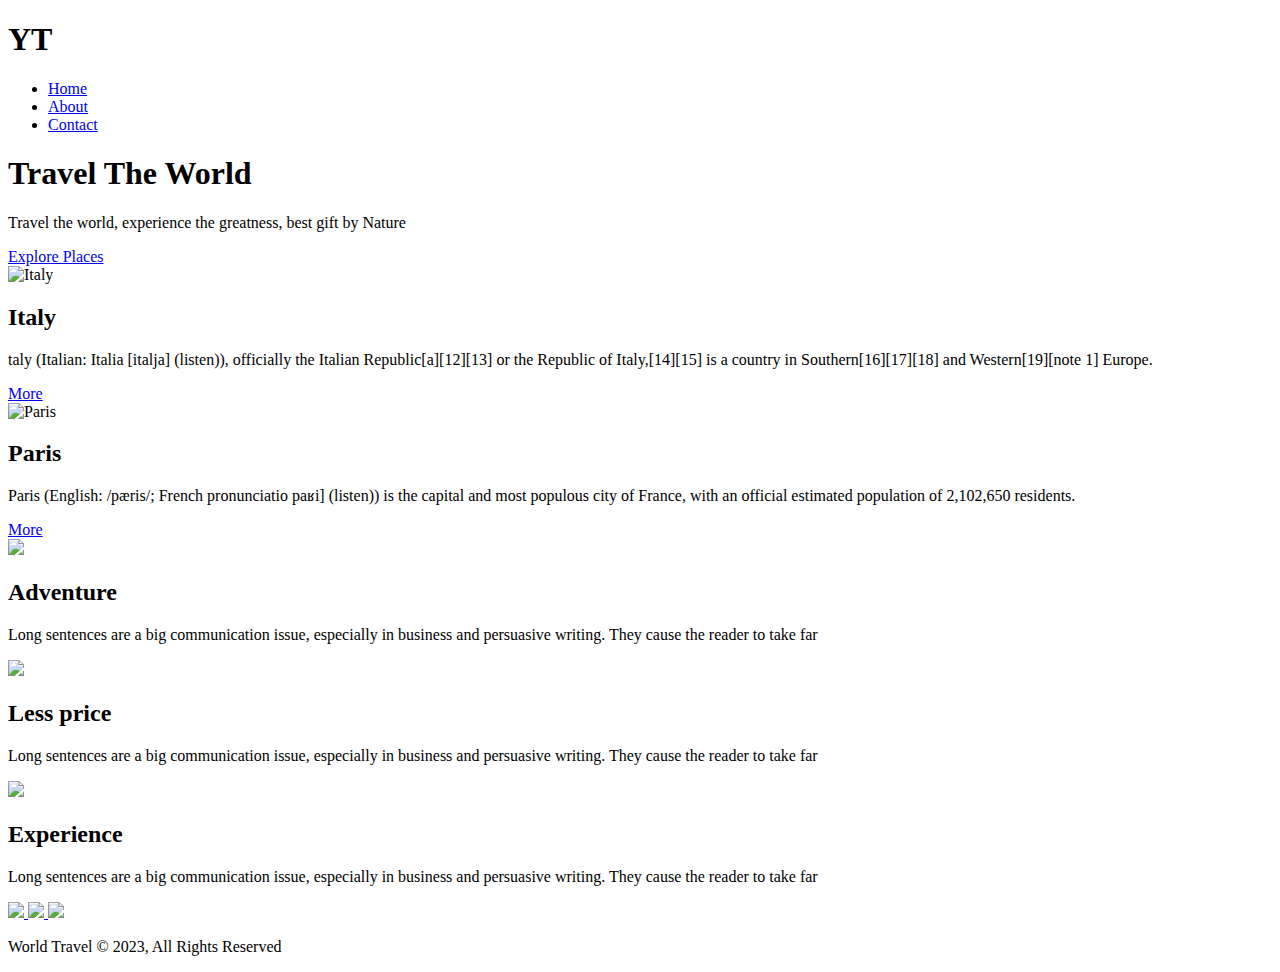
==== index.html @ cc490554 "Add files via upload" ====
<!DOCTYPE html>
<html lang="en">
<head>
    <meta charset="UTF-8">
    <meta name="viewport" content="width=device-width, initial-scale=1.0">
    <link rel="stylesheet" href="css/style.css">
    <title>Travel Info</title>
</head>
<body>
    <header class="header">
       <nav class="navbar">
        <div class="container">
            <h1 class="logo lg-heading text-light">
                YT
            </h1>
            <ul class= "nav-items">
                <li class="nav-item">
                    <a href="index.html">Home
                    </a>
                </li>
                <li class="nav-item">
                    <a href="about.html">About
                    </a>
                </li>
                <li class="nav-item">
                    <a href="contact.html">Contact
                    </a>
                </li>
            </ul>
        </div>
       </nav>

<div class="header-content">
    <h1 class="lg-heading text-light">
        Travel The World
    </h1>
    <p class="text-light">Travel the world, experience the greatness, best gift by Nature

    </p>
    <a href="p"class= "btn btn-primary text-red md-heading">
        Explore Places</a>
</div>

    </header>
    <section class="showcase">
        <div class="container">
            <div class="row row1">
                <div class="img-box">
                    <img src="Images/Italty.jpg" alt="Italy">
                </div>
    
                <div class="text-box">
                    <h2 class="lg-heading text-black">Italy</h2>
                    <p class="text-gray">taly (Italian: Italia [italja] (listen)), officially the Italian Republic[a][12][13] 
                    or the Republic of Italy,[14][15] is a country in Southern[16][17][18] and Western[19][note 1] 
                    Europe.</p>
                    <a href="about.html" class="btn btn-secondary"> More</a>
                </div>
            </div>
    
            <div class="row row2">
                <div class="img-box">
                    <img src="Images/Paris.jpg" alt="Paris">
                </div>
    
                <div class="text-box">
                    <h2 class="lg-heading text-black">Paris</h2>
                   <p class="text-grey"> Paris (English: /pæris/; French pronunciatio​ paʁi] (listen)) is the capital and 
                    most populous city of France, with an official estimated population of 2,102,650 residents.
                </p>
                    <a href="about.html"class="btn btn-secondary"> More</a>
                </div>
            </div>
        </div>
    </section>

    <section class="features">
      <div class="container">
        <div class="box-wrapper">


            <div class="box box1">
               <img src="images/route.png">
                <h2 class="md-heading">Adventure</h2>

                <p>
                    Long sentences are a big communication issue, 
                    especially in business and persuasive writing. 
                    They cause the reader to take far

                </p>
            </div>

            <div class="box box2">
                <!-- the second image should be strikethrough -->
                <img src="images/tag.png">
                <h2 class="md-heading">Less price</h2>

                <p>
                    Long sentences are a big communication issue, 
                    especially in business and persuasive writing. 
                    They cause the reader to take far

                </p>
            </div>

            <div class="box box3">
                <!-- the third image should be user info -->
                <img src="images/user-experience.png">
                <h2 class="md-heading">Experience</h2>

                <p>
                    Long sentences are a big communication issue, 
                    especially in business and persuasive writing. 
                    They cause the reader to take far

                </p>
            </div>


        </div>
    </div>

  </section>

<footer class="footer">
    <div class="social-media-links">
   <a href="#"><img src="images/facebook.jpg"> </a>
   <a href="#"><img src="images/Instagram.jpg"> </a>
   <a href="#"><img src="images/Twitter.png"> </a>
    </div>
    <p>World Travel &copy; 2023, All Rights Reserved</p>
</footer>

</body>
</html>
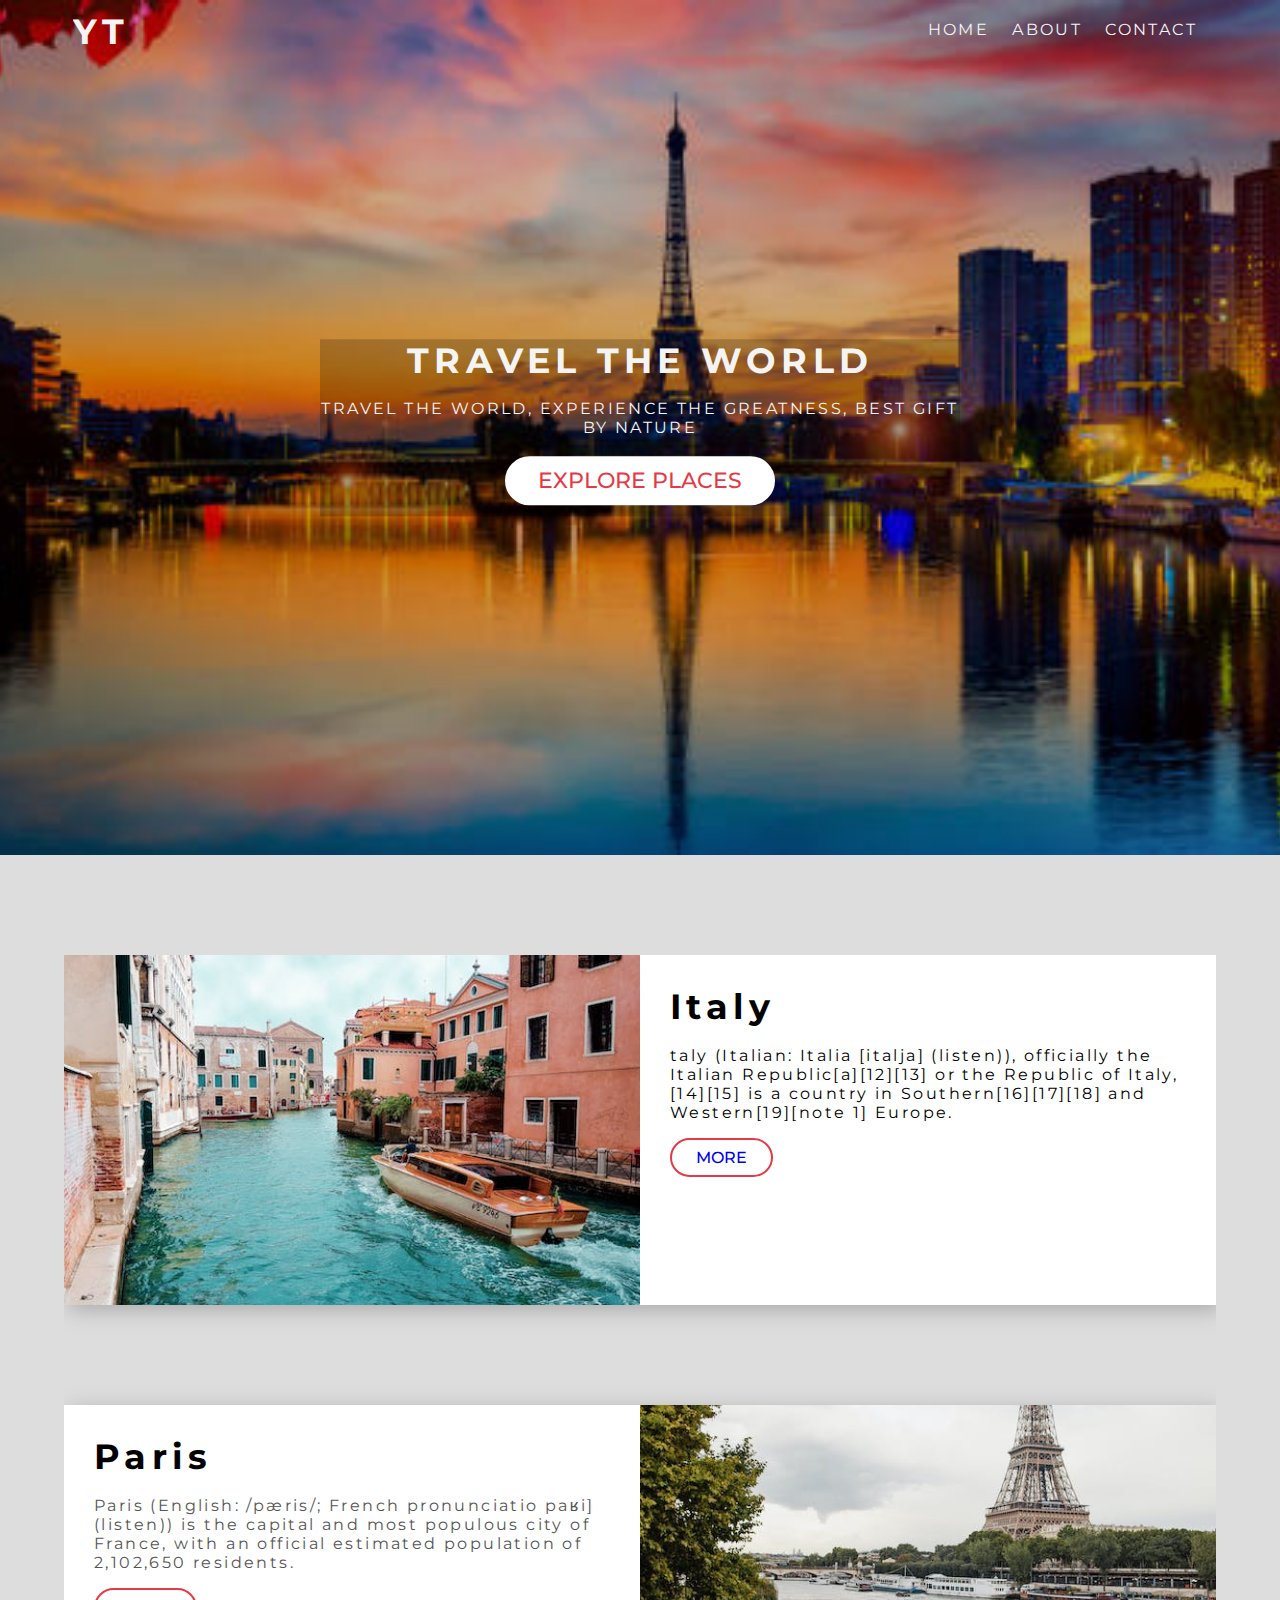
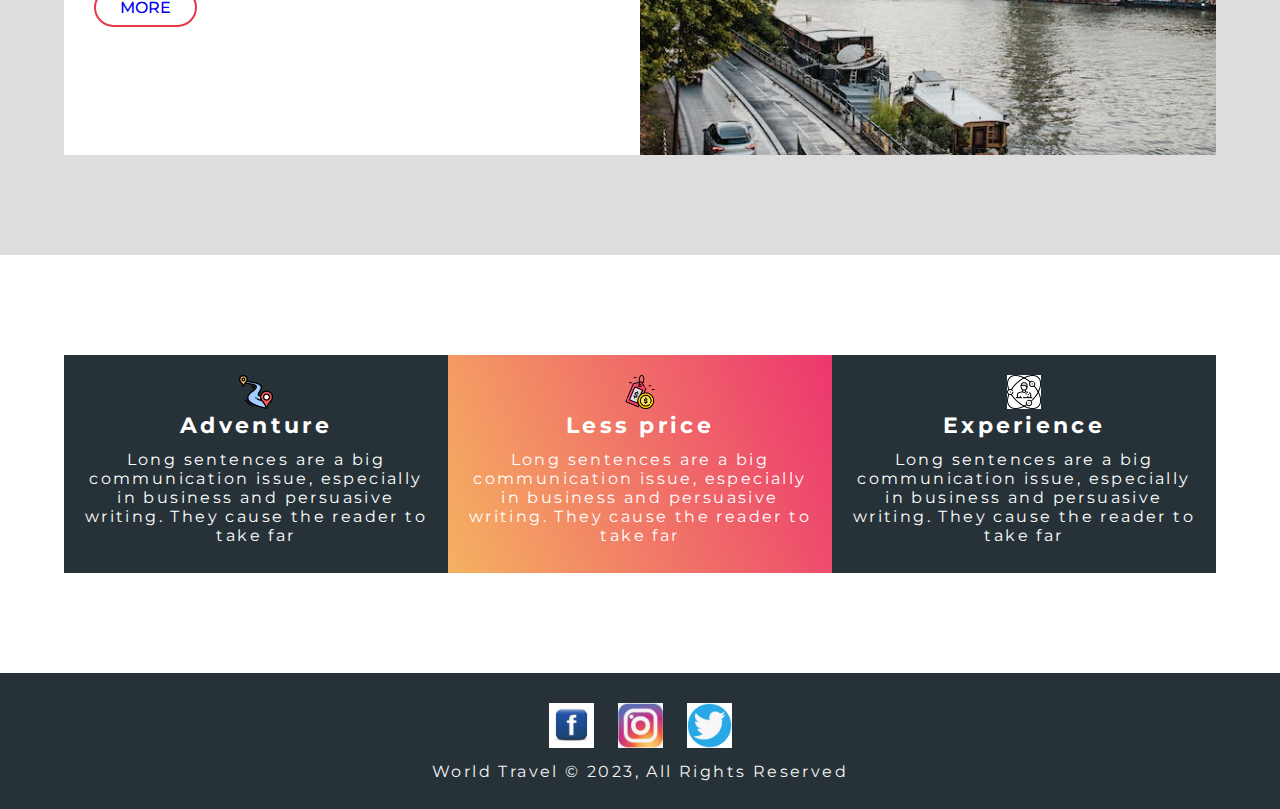
==== commit 2bbdac55: "Update index.html" ====
--- a/index.html
+++ b/index.html
@@ -46,7 +46,7 @@
         <div class="container">
             <div class="row row1">
                 <div class="img-box">
-                    <img src="Images/Italty.jpg" alt="Italy">
+                    <img src="images/Italty.jpg" alt="Italy">
                 </div>
     
                 <div class="text-box">
@@ -60,7 +60,7 @@
     
             <div class="row row2">
                 <div class="img-box">
-                    <img src="Images/Paris.jpg" alt="Paris">
+                    <img src="images/Paris.jpg" alt="Paris">
                 </div>
     
                 <div class="text-box">
@@ -133,4 +133,4 @@
 </footer>
 
 </body>
-</html>+</html>
--- a/css/style.css
+++ b/css/style.css
@@ -0,0 +1,587 @@
+@import url('https://fonts.googleapis.com/css2?family=Montserrat:wght@300;400;500;700&display=swap');
+/* h1 is a test code to check the css link and the font  */
+h1{
+    /* font-weight:400; */
+}
+*{
+margin:0;
+padding:0;
+box-sizing: border-box;
+}
+/********************************HTML*****************************/
+html{
+font-size:10px;
+font-size:62.5%;
+}
+
+body{
+    font-family: 'Montserrat', sans-serif;
+}
+
+ul li{
+    list-style:none;
+}
+
+a{
+    text-decoration:none;
+    font-size:1.6rem;
+}
+
+p, li{
+    font-size:1.6rem;
+    margin-bottom:0.5em;
+/* em is with respect to the font size */
+    letter-spacing:0.15em;
+}
+
+h1,h2,h3{
+    font-weight:500px;
+    letter-spacing:0.15em;
+    margin-bottom:0.5em;
+}
+
+/********************UTILITY CLASS************************/
+.lg-heading{
+    font-size:3.5rem;
+}
+
+.md-heading{
+    font-size:2.2rem;
+}
+
+.text-red{
+    color:#e63946;
+}
+
+.text-light{
+    color:#f4f4f4;
+}
+
+.text-grey{
+    color:#555555;
+}
+.text-black{
+    color:#000000;
+}
+
+.btn{
+    display:inline-block;
+    padding:0.5em 1.5em;
+    font-weight:500;
+    text-transform:uppercase;
+    margin:0.5em 0;
+}
+
+.btn-primary{
+    background:#fff;
+    border-radius:10em;
+}
+
+.btn-secondary{
+    border:2px solid #e63946;
+    border-radius:1.5em;
+    background:#fff;
+}
+
+.btn-secondary:hover{
+    background:#fcf3f2;
+}
+
+/*********************** HEADER **************************/
+.header{
+    background:linear-gradient(rgba(0,0,0,0.2), rgba(0,0,0,0.2)),url("../images/header_img.jpg");
+    height:95vh;
+    position:relative;
+    background-repeat:no-repeat;
+    background-size:cover;
+    background-position:center;
+}
+
+.navbar .logo{
+    float:left;
+}
+
+.navbar .nav-items{
+    float:right;
+}
+
+.navbar .nav-item{
+    display:inline-block;
+    padding:1rem;
+    text-transform:uppercase;
+}
+
+.container{
+   max-width:1200px;
+   width:90%;
+   margin:0 auto;
+   overflow:hidden;
+} 
+/* 
+.navbar::after{
+    content:"";
+    display:block;
+    clear:both;
+} */
+
+.navbar{
+    overflow:hidden;
+    padding:1rem;
+}
+
+.navbar a:link,
+.navbar a:visited{
+    color:#f4f4f4;
+}
+
+.navbar a:hover{
+    border-bottom:1px solid white;
+}
+
+/* **********************HEADER CONTENT****************** */
+.header-content{
+    position:absolute;
+    top:50%;
+    left:50%;
+    transform:translate(-50%,-50%);
+    text-align:center;
+    background:linear-gradient(rgba(0,0,0,0.2),
+    rgba(0,0,0,0.2));
+}
+
+.header-content h1{
+    text-transform:uppercase;
+    font-weight:700;
+}
+
+.header-content p{
+    text-transform:uppercase;
+}
+
+/* **********************SHOWCASE****************** */
+
+.showcase{
+    background:#ddd;
+    padding:10rem 0;
+}
+
+.row{
+    height:350px;
+    overflow:hidden;
+    box-shadow:5px 5px 20px 0 #aaa;
+}
+ 
+.row1{
+    margin-bottom:10rem;
+} 
+
+.row1 .img-box , .row2 .text-box{
+    float:left;
+    width:50%;
+}
+
+.row1 .text-box , .row2 .img-box{
+    float:right;
+    width:50%;
+}
+
+.row .img-box{
+    height:100%;
+}
+
+.row .text-box{
+    padding:3rem;
+    background:#fff;
+    height:100%;
+}
+
+.row .img-box img{
+    display:inline-block;
+    width:100%;
+    height:100%;
+    object-fit:cover;
+}
+
+/* **********************FEATURES****************** */
+
+.features{
+    padding:10rem 0;
+}
+
+.features .box img{
+    width:10%;
+    height:10%;
+}
+
+.box-wrapper{
+    overflow:hidden;
+    box-shadow:10px 10px 0 20px grey;
+}
+
+.box{
+    width:33.33333%;
+    float:left;
+    text-align:center;
+    padding:2rem;
+}
+
+.box2{
+    background:linear-gradient( 68.3deg,  rgba(245,177,97,1) 0.4%, rgba(236,54,110,1) 100.2% );
+    color:#fff;
+}
+
+.box1, .box3{
+    background:#263238;
+    color:#fff;
+}
+
+/* ************************FOOTER*********************** */
+
+.footer{
+    background: #263238;
+    color:#f4f4f4;
+    padding:2rem;
+    text-align:center;
+}
+
+.social-media-links img{
+ margin:1rem;
+ height: 45px;
+ width: 45px;
+}
+
+.box3 img{
+   background:white; 
+}
+
+/* ************************ABOUT US PAGE*********************** */
+
+.bg-dark{
+    background:#263238;
+}
+
+.about{
+    padding:5rem 0;
+}
+
+/* .about-heading{
+    border-bottom:6px solid #a63946;
+} */
+
+.about-heading::after{
+  content:"";
+  display:block;
+  border-bottom:6px solid #a63946;
+  width:100%;
+}
+
+.about-wrapper{
+    margin-top:2rem;
+    overflow:hidden;
+    text-align:center;
+}
+
+.left{
+    float:left;
+    width:50%;
+}
+
+.right{
+    float:right;
+    width:50%;
+}
+
+.about-wrapper li::before{
+    content:"\2713";
+    color:#e63946;
+    font-weight:700;
+    padding-right:1rem;
+}
+
+/* ************************COUNTS*********************** */
+
+.counts{
+    overflow:hidden;
+    text-align:center;
+    margin-top:3rem;
+}
+
+.count-items{
+    float:left;
+    width:25%;
+}
+
+.count-items span{
+    font-weight:700;
+    font-size:3rem;
+    color:#e63946;
+}
+
+.count-items p{
+    font-weight:700;
+    font-size:1.8rem;
+    color:#555555;
+}
+/* ************************BANNER*********************** */
+
+.banner{
+    overflow:hidden;
+    border:2px solid black;
+    background:linear-gradient( 68.3deg,  rgba(245,177,97,1) 0.4%, rgba(236,54,110,1) 100.2% );
+    margin-top:2rem;
+    padding:1.5rem;
+    box-shadow: 5px 5px 10px #000057;
+    color:#f4f4f4;
+}
+
+.banner-left{
+    float:left;
+    width:60%;
+}
+
+.banner-right{
+    float:right;
+    width:40%;
+}
+
+.live{
+    font-weight:700;
+    font-size:1.5rem;
+    margin-top:1rem;
+}
+
+.btn-banner{
+    font-weight:700;
+    font-size:2.5rem;
+    text-transform:uppercase;
+    color:#f4f4f4;
+    padding:0.3em 2em;
+    letter-spacing:0.5rem;
+    margin-top:1.5rem; 
+}
+
+/* ************************CONTACT PAGE*********************** */
+
+.form-wrapper{
+    overflow:hidden;
+}
+
+.form-wrapper .company-address{
+    float:left;
+    width:49%;
+    padding:1rem;
+    background:white;
+    height:750px;
+}
+.form-wrapper .form{
+    float:right;
+    width:49%;
+    font-size:1.6rem;
+    height:750px;
+}
+
+.company-address .address-group img{
+    width:4%;
+    margin-right:1rem;
+}
+
+.company-address h2{
+    display:inline-block;
+    text-transform:uppercase;
+}
+
+.company-address .c-image{
+    width:95%;
+    padding:1rem;
+    margin-top:2em;
+}
+
+.contact-form{
+    padding:5rem 0;
+    background:#f7f7f7;
+ }
+
+.form-wrapper .address-group{
+    margin-bottom:3rem;
+}
+
+/* #form styling */
+.form h1::after{
+    content:"";
+    width:100%;
+    display:block;
+}
+
+.form-wrapper .form label{
+    display:block;
+}
+
+.form-wrapper .form input{
+    width:100%;
+    padding:0.5rem;
+}
+
+.form-wrapper .form .form-group{
+    margin-bottom:1.2rem;
+}
+
+.form-wrapper .form textarea{
+    width:100%;
+    height:300px;
+    padding:1rem;
+}
+
+.form-button{
+    display:block;
+    text-align:center;
+    background:#e63946;
+    border:none;
+    font-size:1.8rem;
+    color:#fff;
+    outline:none;
+    cursor:pointer;
+    padding:0.5rem 3rem;
+    text-transform:uppercase; 
+}
+
+
+/* ************************Media Queries*********************** */
+
+/* media queries for header only */
+
+@media (max-width:500px){
+    html{
+        font-size:50%;
+    }
+    .navbar .nav-items, .navbar .logo{
+        float:none;
+        display:block;
+        width:100%;
+        text-align:center;
+    }
+
+    .header-content h1{
+        display:none;
+    }
+
+    .row{
+        height:auto;
+        width:100%;
+
+    }
+
+    .row .img-box, .row .text-box{
+        float:none;
+        width:100%;
+        text-align:center;
+    }
+    
+    .features .box{
+        float:none;
+        width:100%;
+        text-align:center;
+        box-shadow:10px 10px 20px 0 grey;
+    }
+
+    .features .box2, .features .box3{
+        margin-top:7rem;
+    }
+
+    .box-wrapper{
+        box-shadow:none;
+    }
+
+    /**************************ABOUT US PAGE***********************/
+
+    .banner-left, .banner-right{
+        float:none;
+        width:100%;
+        text-align:center;
+    }
+
+    /**************************CONTACT US PAGE***********************/
+
+    .form-wrapper .company-address, .form-wrapper .form{
+        float:none;
+        width:100%;
+        height:auto;
+        margin-bottom:5em;
+    }
+
+}
+
+/*****************************SECOND QUERY*******************/
+
+@media (max-width:768px) and (min-width:501px){
+    html{
+        font-size:50%;
+    }
+
+    p{
+        font-size:1.8rem;
+    }
+
+    .navbar .nav-items, .navbar .logo{
+        float:none;
+        display:block;
+        width:100%;
+        text-align:center;
+    }
+
+    .header-content h1{
+        display:none;
+    }
+
+    .row{
+        height:auto;
+        width:100%;
+
+    }
+
+    .row .img-box, .row .text-box{
+        float:none;
+        width:100%;
+        text-align:center;
+    }
+    
+    .features .box{
+        float:none;
+        width:100%;
+        text-align:center;
+        box-shadow:10px 10px 20px 0 grey;
+    }
+
+    .features .box2, .features .box3{
+        margin-top:7rem;
+    }
+
+    .box-wrapper{
+        box-shadow:none;
+    }
+
+    /**************************ABOUT US PAGE***********************/
+
+    .banner-left, .banner-right{
+        float:none;
+        width:100%;
+        text-align:center;
+    }
+
+    /**************************CONTACT US PAGE***********************/
+
+    .form-wrapper .company-address, .form-wrapper .form{
+        float:none;
+        width:100%;
+        height:auto;
+        margin-bottom:5em;
+    }
+
+}
+/*******************************THIRD QUERY**************************/
+@media (max-width:1200px) and (min-width:769px){
+
+    html{
+        font-size:56.25%;
+    }
+    
+}